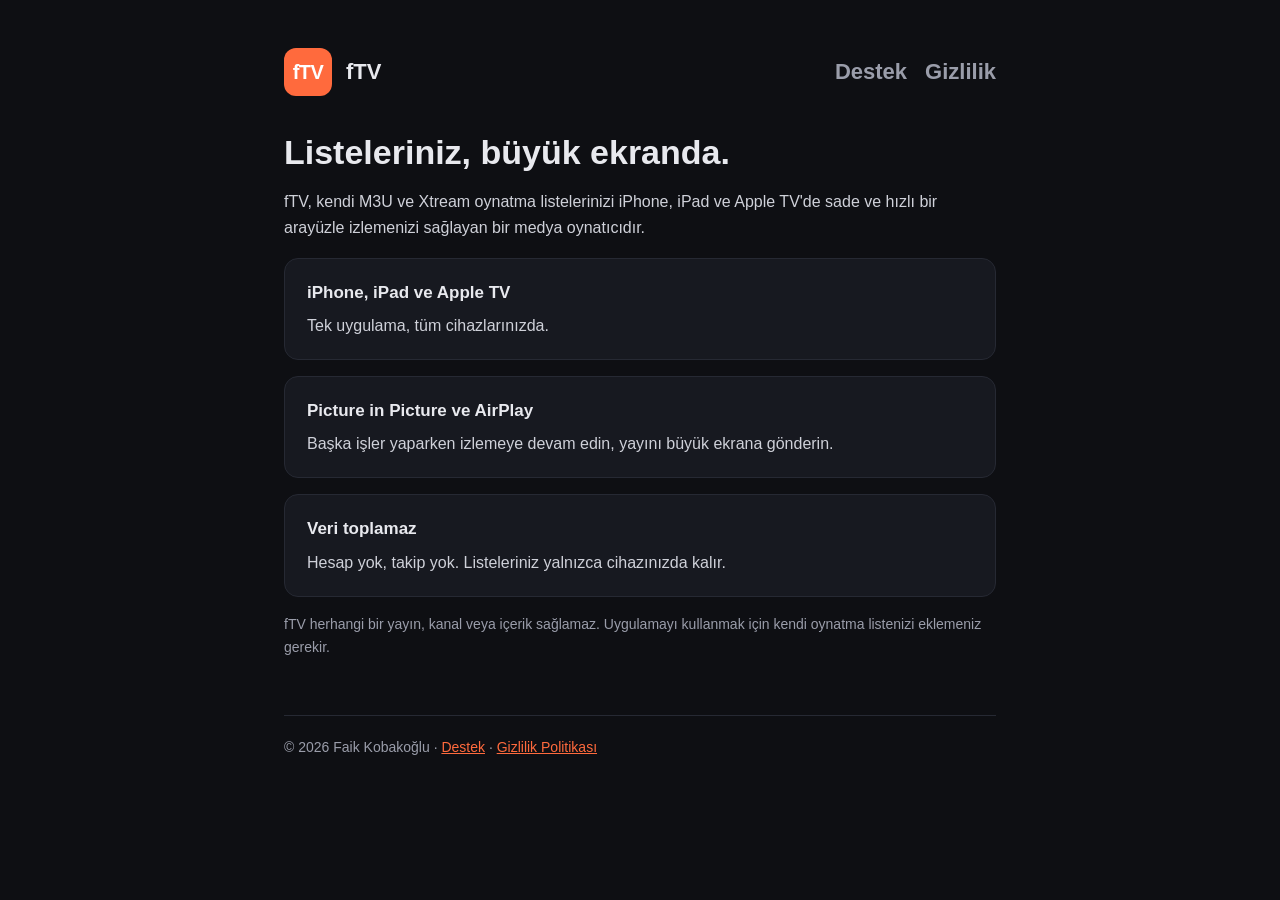
==== index.html @ 6858efd2 "fTV gizlilik, destek ve tanıtım sayfaları Co-Authored-By: Claude Opus 5.5 <noreply@anthropic.com> Cl" ====
<!DOCTYPE html>
<html lang="tr">
<head>
  <meta charset="utf-8">
  <meta name="viewport" content="width=device-width, initial-scale=1">
  <title>fTV – IPTV ve M3U Oynatıcı</title>
  <meta name="description" content="fTV, kendi M3U ve Xtream listelerinizi iPhone, iPad ve Apple TV'de izlemenizi sağlayan medya oynatıcıdır.">
  <link rel="stylesheet" href="style.css">
</head>
<body>
  <div class="wrap">
    <header>
      <div class="logo">fTV</div>
      <a href="index.html">fTV</a>
      <nav>
        <a href="support.html">Destek</a>
        <a href="privacy.html">Gizlilik</a>
      </nav>
    </header>

    <h1>Listeleriniz, büyük ekranda.</h1>
    <p>fTV, kendi M3U ve Xtream oynatma listelerinizi iPhone, iPad ve Apple TV'de sade ve hızlı bir arayüzle izlemenizi sağlayan bir medya oynatıcıdır.</p>

    <div class="card">
      <h3>iPhone, iPad ve Apple TV</h3>
      <p>Tek uygulama, tüm cihazlarınızda.</p>
    </div>
    <div class="card">
      <h3>Picture in Picture ve AirPlay</h3>
      <p>Başka işler yaparken izlemeye devam edin, yayını büyük ekrana gönderin.</p>
    </div>
    <div class="card">
      <h3>Veri toplamaz</h3>
      <p>Hesap yok, takip yok. Listeleriniz yalnızca cihazınızda kalır.</p>
    </div>

    <p class="muted">fTV herhangi bir yayın, kanal veya içerik sağlamaz. Uygulamayı kullanmak için kendi oynatma listenizi eklemeniz gerekir.</p>

    <footer class="muted">
      © 2026 Faik Kobakoğlu · <a href="support.html">Destek</a> · <a href="privacy.html">Gizlilik Politikası</a>
    </footer>
  </div>
</body>
</html>
---- style.css ----
:root {
  --bg: #0e0f13;
  --card: #171920;
  --text: #e8e9ee;
  --muted: #9a9daa;
  --accent: #ff6a3d;
  --line: #262933;
}
* { box-sizing: border-box; }
body {
  margin: 0;
  font-family: -apple-system, BlinkMacSystemFont, "Segoe UI", Roboto, sans-serif;
  background: var(--bg);
  color: var(--text);
  line-height: 1.65;
}
.wrap { max-width: 760px; margin: 0 auto; padding: 48px 24px 72px; }
header { display: flex; align-items: center; gap: 14px; margin-bottom: 36px; }
.logo {
  width: 48px; height: 48px; border-radius: 12px;
  background: var(--accent); color: #fff;
  display: grid; place-items: center;
  font-weight: 800; font-size: 20px; letter-spacing: -0.5px;
}
header a { color: var(--text); text-decoration: none; font-weight: 700; font-size: 22px; }
nav { margin-left: auto; display: flex; gap: 18px; font-size: 15px; }
nav a { color: var(--muted); text-decoration: none; }
nav a:hover { color: var(--text); }
h1 { font-size: 34px; line-height: 1.2; margin: 0 0 8px; }
h2 { font-size: 20px; margin: 32px 0 8px; }
p, li { color: #cfd1d9; }
.muted { color: var(--muted); font-size: 14px; }
.card {
  background: var(--card); border: 1px solid var(--line);
  border-radius: 14px; padding: 20px 22px; margin: 16px 0;
}
.card h3 { margin: 0 0 6px; font-size: 17px; }
.card p { margin: 0; }
a { color: var(--accent); }
.btn {
  display: inline-block; background: var(--accent); color: #fff;
  padding: 12px 20px; border-radius: 10px; text-decoration: none; font-weight: 600;
  margin-top: 8px;
}
footer { margin-top: 56px; padding-top: 20px; border-top: 1px solid var(--line); }
@media (max-width: 560px) {
  header { flex-wrap: wrap; }
  nav { margin-left: 0; width: 100%; }
  h1 { font-size: 28px; }
}
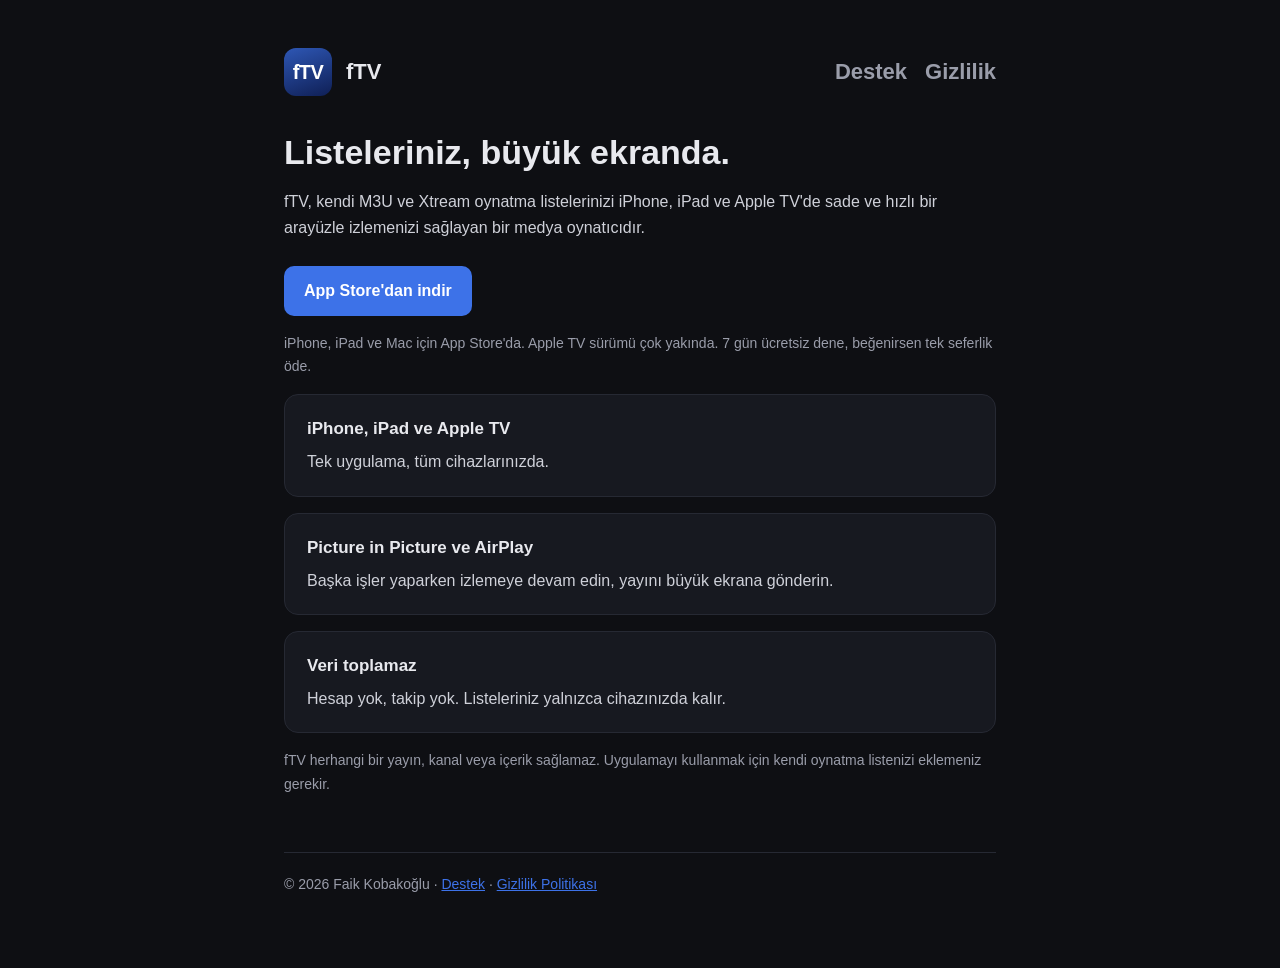
==== commit d4ae43f5: "Ana sayfa: App Store bağlantısı; renkler uygulamayla aynı (lacivert/mavi) Co-Authored-By: Claude Opu" ====
--- a/index.html
+++ b/index.html
@@ -21,6 +21,9 @@
     <h1>Listeleriniz, büyük ekranda.</h1>
     <p>fTV, kendi M3U ve Xtream oynatma listelerinizi iPhone, iPad ve Apple TV'de sade ve hızlı bir arayüzle izlemenizi sağlayan bir medya oynatıcıdır.</p>
 
+    <p><a class="btn" href="https://apps.apple.com/app/id6833165221">App Store'dan indir</a></p>
+    <p class="muted">iPhone, iPad ve Mac için App Store'da. Apple TV sürümü çok yakında. 7 gün ücretsiz dene, beğenirsen tek seferlik öde.</p>
+
     <div class="card">
       <h3>iPhone, iPad ve Apple TV</h3>
       <p>Tek uygulama, tüm cihazlarınızda.</p>
--- a/style.css
+++ b/style.css
@@ -3,7 +3,7 @@
   --card: #171920;
   --text: #e8e9ee;
   --muted: #9a9daa;
-  --accent: #ff6a3d;
+  --accent: #3d72e8;
   --line: #262933;
 }
 * { box-sizing: border-box; }
@@ -18,7 +18,7 @@
 header { display: flex; align-items: center; gap: 14px; margin-bottom: 36px; }
 .logo {
   width: 48px; height: 48px; border-radius: 12px;
-  background: var(--accent); color: #fff;
+  background: linear-gradient(160deg, #2e57b5, #0f1f55); color: #fff;
   display: grid; place-items: center;
   font-weight: 800; font-size: 20px; letter-spacing: -0.5px;
 }
